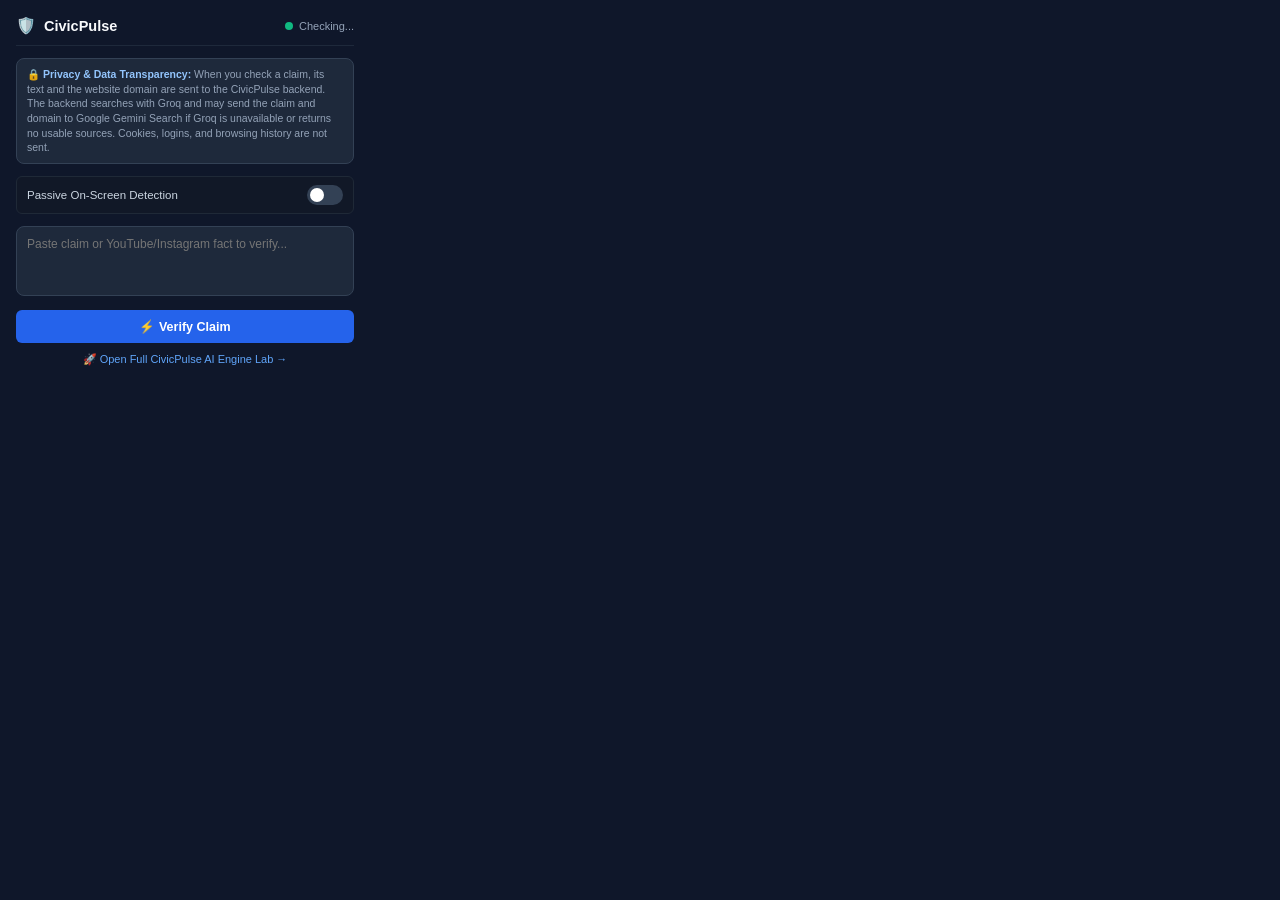
==== extension/popup.html @ 811c2595 "Prepare CivicPulse for Vercel HTTPS deployment" ====
<!DOCTYPE html>
<html lang="en">
<head>
  <meta charset="UTF-8">
  <title>CivicPulse Fact-Checker</title>
  <style>
    * { box-sizing: border-box; margin: 0; padding: 0; }
    body {
      width: 370px;
      background: #0f172a;
      color: #f8fafc;
      font-family: -apple-system, BlinkMacSystemFont, "Segoe UI", Roboto, sans-serif;
      padding: 16px;
    }

    .header {
      display: flex;
      align-items: center;
      justify-content: space-between;
      border-bottom: 1px solid #1e293b;
      padding-bottom: 10px;
      margin-bottom: 12px;
    }

    .brand {
      display: flex;
      align-items: center;
      gap: 8px;
    }

    .brand h2 {
      font-size: 14.5px;
      font-weight: 700;
      color: #f8fafc;
    }

    .status-dot {
      display: inline-block;
      width: 8px;
      height: 8px;
      border-radius: 50%;
      background: #10b981;
    }

    .status-dot.offline { background: #ef4444; }

    .status-text {
      font-size: 11px;
      color: #94a3b8;
    }

    /* Privacy Notice */
    .privacy-card {
      background: #1e293b;
      border: 1px solid #334155;
      border-radius: 8px;
      padding: 8px 10px;
      font-size: 10.5px;
      color: #94a3b8;
      line-height: 1.4;
      margin-bottom: 12px;
    }

    .privacy-card strong {
      color: #93c5fd;
    }

    .toggle-row {
      display: flex;
      align-items: center;
      justify-content: space-between;
      margin-bottom: 12px;
      background: #111827;
      padding: 8px 10px;
      border-radius: 6px;
      border: 1px solid #1f2937;
    }

    .toggle-label {
      font-size: 11.5px;
      color: #cbd5e1;
      font-weight: 500;
    }

    .switch {
      position: relative;
      display: inline-block;
      width: 36px;
      height: 20px;
    }

    .switch input { opacity: 0; width: 0; height: 0; }

    .slider {
      position: absolute;
      cursor: pointer;
      top: 0; left: 0; right: 0; bottom: 0;
      background-color: #334155;
      transition: .3s;
      border-radius: 20px;
    }

    .slider:before {
      position: absolute;
      content: "";
      height: 14px;
      width: 14px;
      left: 3px;
      bottom: 3px;
      background-color: white;
      transition: .3s;
      border-radius: 50%;
    }

    input:checked + .slider { background-color: #3b82f6; }
    input:checked + .slider:before { transform: translateX(16px); }

    textarea {
      width: 100%;
      height: 70px;
      background: #1e293b;
      border: 1px solid #334155;
      border-radius: 8px;
      padding: 10px;
      color: #fff;
      font-size: 12px;
      font-family: inherit;
      resize: none;
      margin-bottom: 10px;
    }

    textarea:focus { outline: none; border-color: #3b82f6; }

    .btn {
      width: 100%;
      background: #2563eb;
      color: #fff;
      border: none;
      border-radius: 6px;
      padding: 9px;
      font-weight: 600;
      font-size: 12.5px;
      cursor: pointer;
      display: flex;
      align-items: center;
      justify-content: center;
      gap: 6px;
      transition: background 0.15s;
    }

    .btn:hover { background: #1d4ed8; }

    .result-box {
      margin-top: 10px;
      padding: 10px;
      background: #1e293b;
      border-radius: 8px;
      border: 1px solid #334155;
      display: none;
    }

    .verdict-header {
      display: flex;
      justify-content: space-between;
      align-items: center;
      margin-bottom: 6px;
    }

    .verdict-tag {
      display: inline-block;
      padding: 3px 8px;
      border-radius: 12px;
      font-size: 10.5px;
      font-weight: 800;
      text-transform: uppercase;
    }

    .tag-true { background: rgba(16, 185, 129, 0.2); color: #34d399; }
    .tag-fake { background: rgba(239, 68, 68, 0.2); color: #f87171; }
    .tag-rumour { background: rgba(245, 158, 11, 0.2); color: #fbbf24; }

    .confidence-text {
      font-size: 11px;
      color: #94a3b8;
      font-weight: 600;
    }

    .result-summary {
      font-size: 11.5px;
      color: #e2e8f0;
      line-height: 1.4;
    }

    .sources-list {
      margin-top: 6px;
      padding-top: 6px;
      border-top: 1px solid #334155;
      font-size: 10.5px;
      color: #93c5fd;
    }

    .open-lab-link {
      display: block;
      text-align: center;
      margin-top: 10px;
      color: #60a5fa;
      text-decoration: none;
      font-size: 11px;
      font-weight: 500;
    }

    .open-lab-link:hover { text-decoration: underline; }
  </style>
</head>
<body>
  <div class="header">
    <div class="brand">
      <span style="font-size: 16px;">🛡️</span>
      <h2>CivicPulse</h2>
    </div>
    <div style="display: flex; align-items: center; gap: 6px;">
      <span id="statusDot" class="status-dot"></span>
      <span id="statusText" class="status-text">Checking...</span>
    </div>
  </div>

  <div class="privacy-card">
    <strong>🔒 Privacy & Data Transparency:</strong> When you check a claim, its text and the website domain are sent to the CivicPulse backend. The backend searches with Groq and may send the claim and domain to Google Gemini Search if Groq is unavailable or returns no usable sources. Cookies, logins, and browsing history are not sent.
  </div>

  <div class="toggle-row">
    <span class="toggle-label">Passive On-Screen Detection</span>
    <label class="switch">
      <input type="checkbox" id="passiveScanToggle">
      <span class="slider"></span>
    </label>
  </div>

  <textarea id="claimInput" placeholder="Paste claim or YouTube/Instagram fact to verify..."></textarea>
  <button id="verifyBtn" class="btn">⚡ Verify Claim</button>

  <div id="resultBox" class="result-box">
    <div class="verdict-header">
      <span id="verdictTag" class="verdict-tag">--</span>
      <span id="confidenceText" class="confidence-text">Confidence: --</span>
    </div>
    <p id="resultSummary" class="result-summary"></p>
    <div id="sourcesContainer" class="sources-list" style="display: none;"></div>
  </div>

  <a href="https://civicpluse.naxiv.com" target="_blank" class="open-lab-link">🚀 Open Full CivicPulse AI Engine Lab &rarr;</a>

  <script src="popup.js"></script>
</body>
</html>
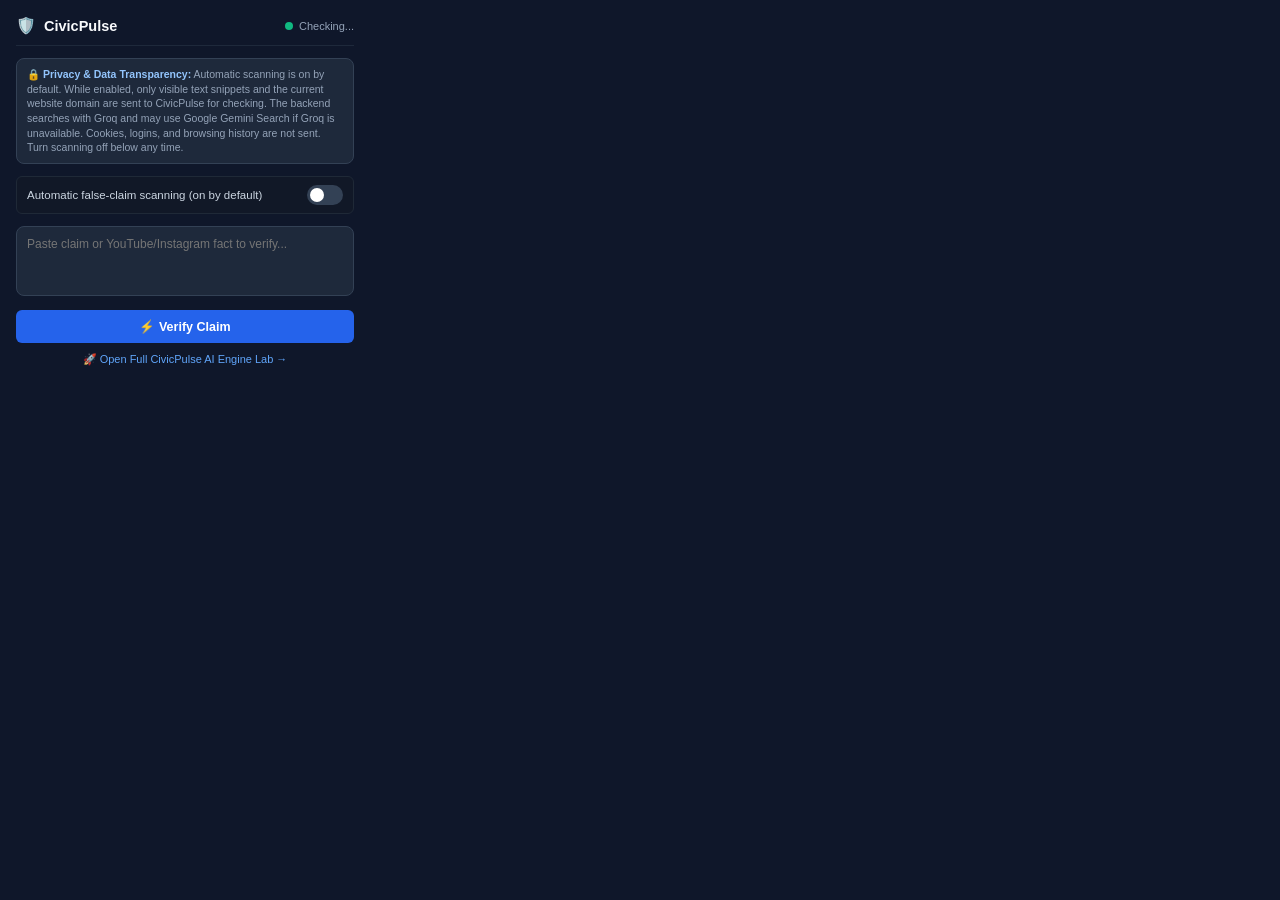
==== commit f126a02d: "Add automatic false-claim highlighting" ====
--- a/extension/popup.html
+++ b/extension/popup.html
@@ -225,11 +225,11 @@
   </div>
 
   <div class="privacy-card">
-    <strong>🔒 Privacy & Data Transparency:</strong> When you check a claim, its text and the website domain are sent to the CivicPulse backend. The backend searches with Groq and may send the claim and domain to Google Gemini Search if Groq is unavailable or returns no usable sources. Cookies, logins, and browsing history are not sent.
+    <strong>🔒 Privacy & Data Transparency:</strong> Automatic scanning is on by default. While enabled, only visible text snippets and the current website domain are sent to CivicPulse for checking. The backend searches with Groq and may use Google Gemini Search if Groq is unavailable. Cookies, logins, and browsing history are not sent. Turn scanning off below any time.
   </div>
 
   <div class="toggle-row">
-    <span class="toggle-label">Passive On-Screen Detection</span>
+    <span class="toggle-label">Automatic false-claim scanning (on by default)</span>
     <label class="switch">
       <input type="checkbox" id="passiveScanToggle">
       <span class="slider"></span>
@@ -248,7 +248,7 @@
     <div id="sourcesContainer" class="sources-list" style="display: none;"></div>
   </div>
 
-  <a href="https://civicpluse.naxiv.com" target="_blank" class="open-lab-link">🚀 Open Full CivicPulse AI Engine Lab &rarr;</a>
+  <a href="https://civic-pluse-sooty.vercel.app" target="_blank" class="open-lab-link">🚀 Open Full CivicPulse AI Engine Lab &rarr;</a>
 
   <script src="popup.js"></script>
 </body>
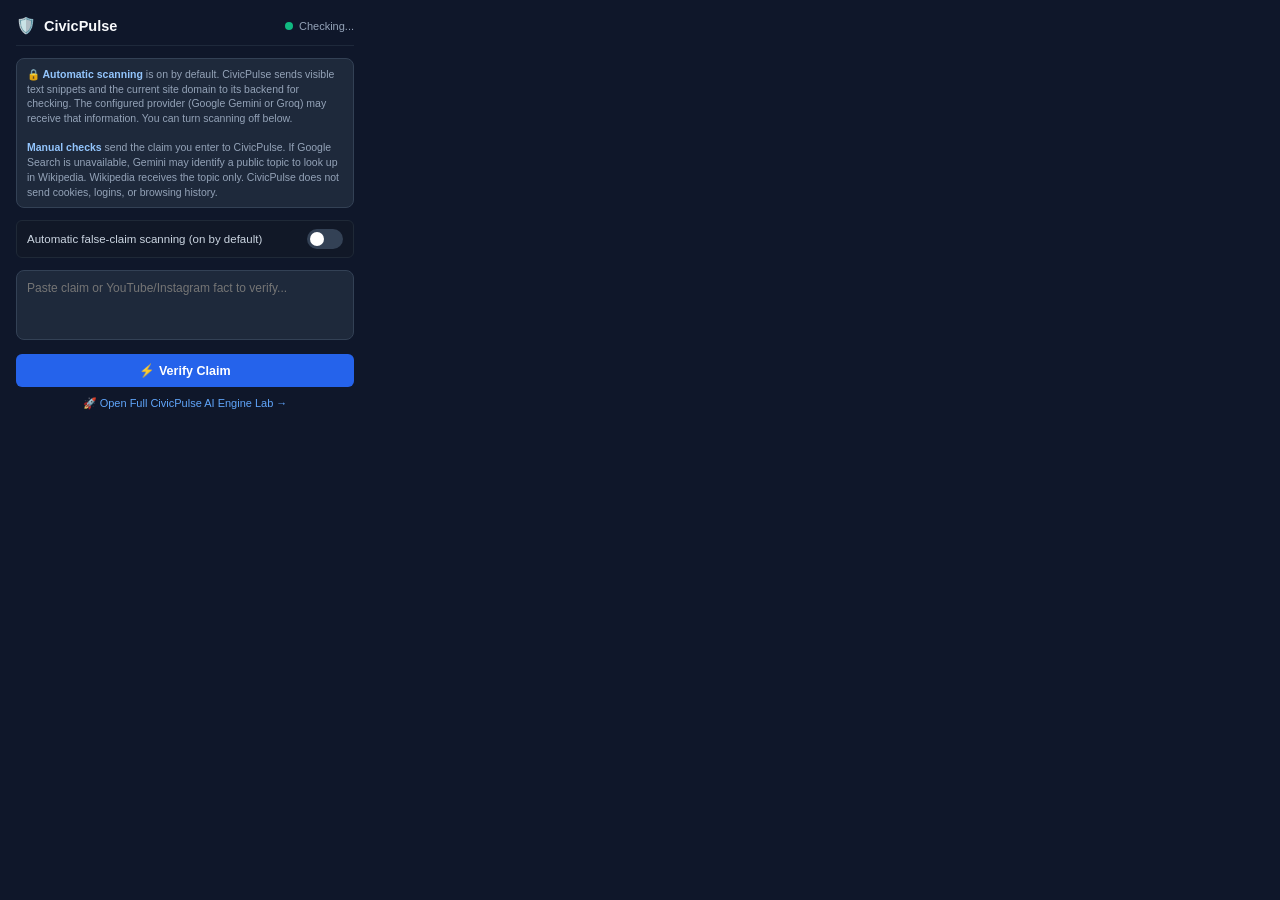
==== commit c655d86b: "Recover manual Chrome fact checks when Gemini Search is unavailable" ====
--- a/extension/popup.html
+++ b/extension/popup.html
@@ -178,6 +178,7 @@
     .tag-true { background: rgba(16, 185, 129, 0.2); color: #34d399; }
     .tag-fake { background: rgba(239, 68, 68, 0.2); color: #f87171; }
     .tag-rumour { background: rgba(245, 158, 11, 0.2); color: #fbbf24; }
+    .tag-neutral { background: rgba(148, 163, 184, 0.18); color: #e2e8f0; }
 
     .confidence-text {
       font-size: 11px;
@@ -189,6 +190,7 @@
       font-size: 11.5px;
       color: #e2e8f0;
       line-height: 1.4;
+      white-space: pre-line;
     }
 
     .sources-list {
@@ -225,7 +227,9 @@
   </div>
 
   <div class="privacy-card">
-    <strong>🔒 Privacy & Data Transparency:</strong> Automatic scanning is on by default. While enabled, only visible text snippets and the current website domain are sent to CivicPulse for checking. The backend searches with Groq and may use Google Gemini Search if Groq is unavailable. Cookies, logins, and browsing history are not sent. Turn scanning off below any time.
+    <strong>🔒 Automatic scanning</strong> is on by default. CivicPulse sends visible text snippets and the current site domain to its backend for checking. The configured provider (Google Gemini or Groq) may receive that information. You can turn scanning off below.
+    <br><br>
+    <strong>Manual checks</strong> send the claim you enter to CivicPulse. If Google Search is unavailable, Gemini may identify a public topic to look up in Wikipedia. Wikipedia receives the topic only. CivicPulse does not send cookies, logins, or browsing history.
   </div>
 
   <div class="toggle-row">
@@ -239,10 +243,10 @@
   <textarea id="claimInput" placeholder="Paste claim or YouTube/Instagram fact to verify..."></textarea>
   <button id="verifyBtn" class="btn">⚡ Verify Claim</button>
 
-  <div id="resultBox" class="result-box">
+  <div id="resultBox" class="result-box" role="status" aria-live="polite">
     <div class="verdict-header">
       <span id="verdictTag" class="verdict-tag">--</span>
-      <span id="confidenceText" class="confidence-text">Confidence: --</span>
+      <span id="confidenceText" class="confidence-text"></span>
     </div>
     <p id="resultSummary" class="result-summary"></p>
     <div id="sourcesContainer" class="sources-list" style="display: none;"></div>
@@ -250,6 +254,7 @@
 
   <a href="https://civic-pluse-sooty.vercel.app" target="_blank" class="open-lab-link">🚀 Open Full CivicPulse AI Engine Lab &rarr;</a>
 
+  <script src="evidence-result.js"></script>
   <script src="popup.js"></script>
 </body>
 </html>
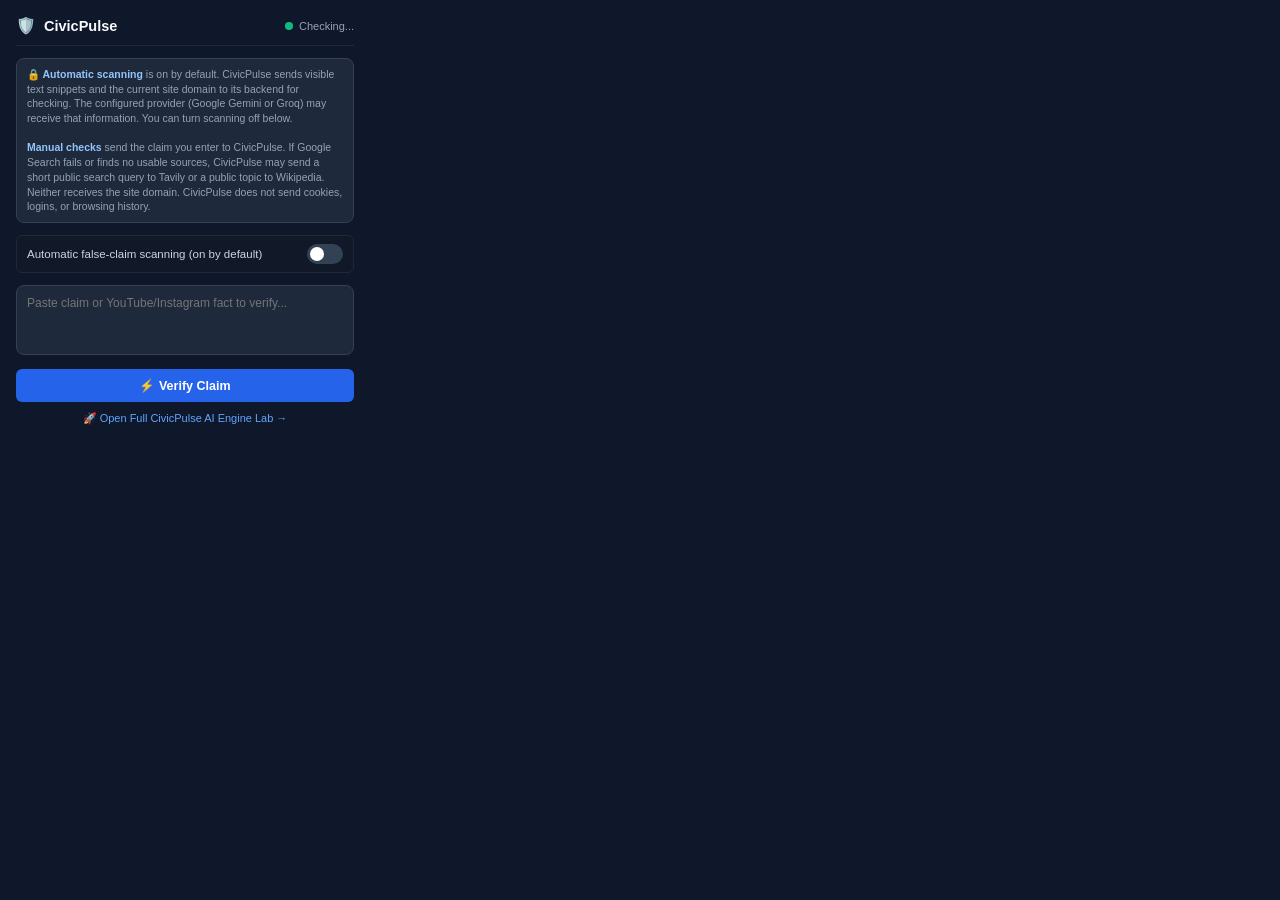
==== commit 0f635b96: "Add live Tavily web search for manual extension checks" ====
--- a/extension/popup.html
+++ b/extension/popup.html
@@ -229,7 +229,7 @@
   <div class="privacy-card">
     <strong>🔒 Automatic scanning</strong> is on by default. CivicPulse sends visible text snippets and the current site domain to its backend for checking. The configured provider (Google Gemini or Groq) may receive that information. You can turn scanning off below.
     <br><br>
-    <strong>Manual checks</strong> send the claim you enter to CivicPulse. If Google Search is unavailable, Gemini may identify a public topic to look up in Wikipedia. Wikipedia receives the topic only. CivicPulse does not send cookies, logins, or browsing history.
+    <strong>Manual checks</strong> send the claim you enter to CivicPulse. If Google Search fails or finds no usable sources, CivicPulse may send a short public search query to Tavily or a public topic to Wikipedia. Neither receives the site domain. CivicPulse does not send cookies, logins, or browsing history.
   </div>
 
   <div class="toggle-row">
